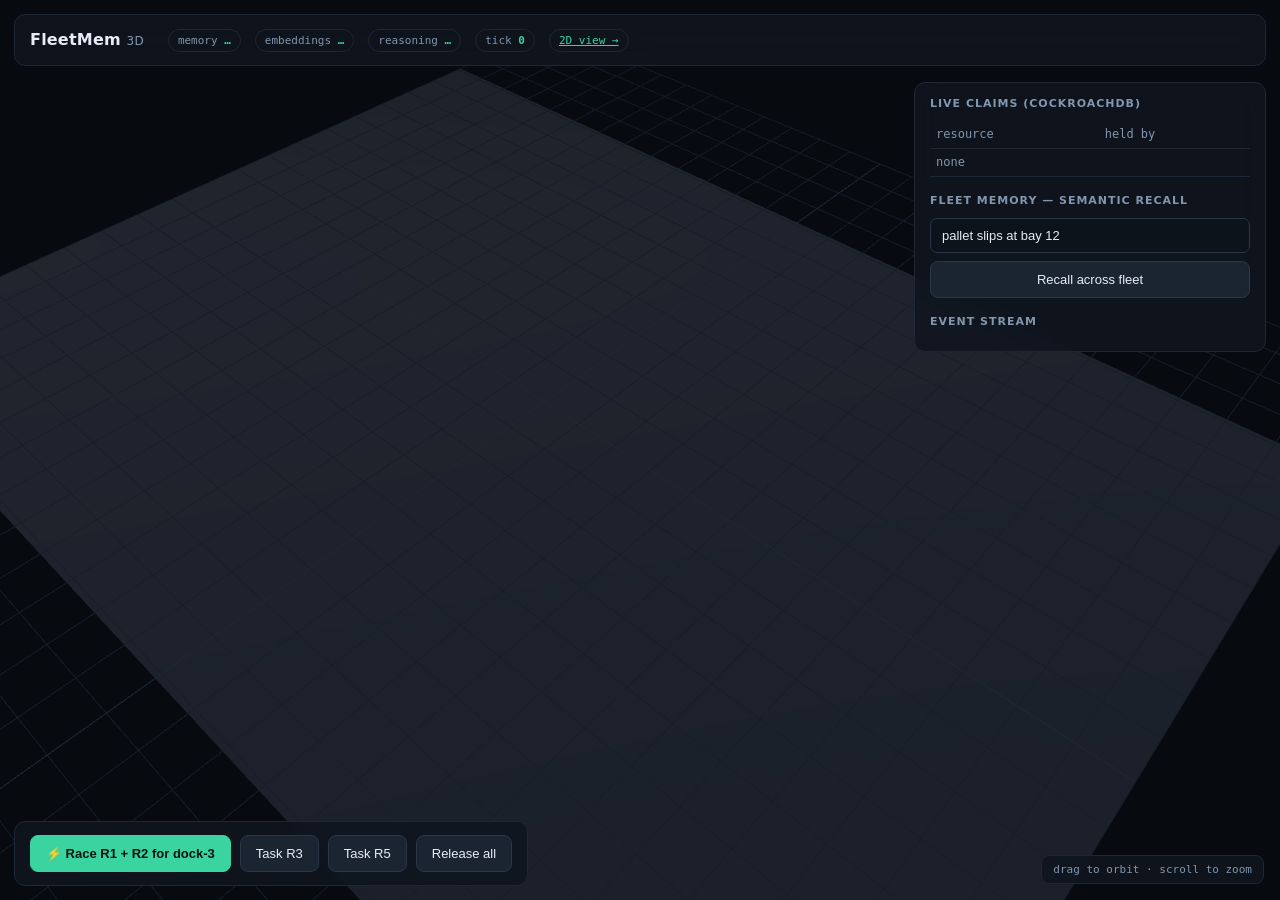
==== web/index3d.html @ 69c0df20 "FleetMem: agentic memory for autonomous robot fleets on CockroachDB + AWS A warehouse robot fleet sh" ====
<!doctype html>
<html lang="en">
<head>
<meta charset="utf-8"/>
<meta name="viewport" content="width=device-width,initial-scale=1"/>
<title>FleetMem 3D — agentic memory for robot fleets</title>
<style>
  :root{
    --bg:#070a0f; --panel:rgba(16,22,31,.86); --line:#1e2735; --ink:#e6edf6; --dim:#8296ad;
    --accent:#39d4a0; --warn:#ffb454; --bad:#ff6b6b; --claim:#5aa9ff;
    --mono:ui-monospace,SFMono-Regular,Menlo,Consolas,monospace;
  }
  *{box-sizing:border-box}
  html,body{margin:0;height:100%;overflow:hidden;background:var(--bg);color:var(--ink);
       font:14px/1.5 ui-sans-serif,system-ui,-apple-system,Segoe UI,Roboto,sans-serif}
  #scene{position:fixed;inset:0}
  .hud{position:fixed;background:var(--panel);border:1px solid var(--line);
       border-radius:11px;padding:13px 15px;backdrop-filter:blur(14px)}
  #top{top:14px;left:14px;right:14px;display:flex;gap:14px;align-items:center;flex-wrap:wrap}
  #top h1{font-size:16px;margin:0 10px 0 0;letter-spacing:.2px}
  .tag{font:11px/1 var(--mono);color:var(--dim);border:1px solid var(--line);
       padding:5px 9px;border-radius:20px;white-space:nowrap}
  .tag b{color:var(--accent);font-weight:600}
  #side{top:82px;right:14px;width:352px;max-height:calc(100vh - 170px);overflow:auto}
  #side h2{font-size:11px;text-transform:uppercase;letter-spacing:.09em;color:var(--dim);
           margin:16px 0 8px}
  #side h2:first-child{margin-top:0}
  table{width:100%;border-collapse:collapse;font:12px/1.45 var(--mono)}
  td,th{padding:5px 6px;border-bottom:1px solid var(--line);text-align:left}
  th{color:var(--dim);font-weight:500}
  #bottom{bottom:14px;left:14px;display:flex;gap:9px;flex-wrap:wrap;align-items:center}
  button{background:#1b2431;color:var(--ink);border:1px solid #2b3648;padding:10px 15px;
         border-radius:8px;cursor:pointer;font-size:13px;font-weight:500}
  button:hover{background:#222e3e}
  button.primary{background:var(--accent);color:#04150f;border-color:var(--accent);font-weight:700}
  #log{font:11.5px/1.65 var(--mono);max-height:150px;overflow:auto}
  #log div{padding:2px 0;border-bottom:1px solid #141b26}
  .k-race{color:var(--warn);font-weight:700}.k-claim{color:var(--claim)}
  .k-recall{color:var(--accent)}.k-blocked{color:var(--bad)}.k-arrive{color:var(--dim)}
  .hit{border-bottom:1px solid var(--line);padding:7px 0;font-size:12.5px}
  .hit .d{color:var(--accent);font:11px var(--mono)}
  .hit .m{color:var(--dim);font-size:11px}
  input{background:#0d131b;border:1px solid #2b3648;color:var(--ink);padding:9px 11px;
        border-radius:7px;width:100%;font-size:13px;margin-bottom:8px}
  .hintbar{position:fixed;bottom:16px;right:16px;color:var(--dim);font:11px var(--mono);
           background:var(--panel);border:1px solid var(--line);padding:7px 11px;border-radius:8px}
  a{color:var(--accent)}
</style>
</head>
<body>
<canvas id="scene"></canvas>

<div class="hud" id="top">
  <h1>FleetMem <span style="color:var(--dim);font-weight:400;font-size:12px">3D</span></h1>
  <span class="tag">memory <b id="t-db">…</b></span>
  <span class="tag">embeddings <b id="t-emb">…</b></span>
  <span class="tag">reasoning <b id="t-llm">…</b></span>
  <span class="tag">tick <b id="t-tick">0</b></span>
  <span class="tag"><a href="/2d">2D view →</a></span>
</div>

<div class="hud" id="side">
  <h2>Live claims (CockroachDB)</h2>
  <table><thead><tr><th>resource</th><th>held by</th></tr></thead>
  <tbody id="claims"><tr><td colspan="2" style="color:var(--dim)">none</td></tr></tbody></table>

  <h2>Fleet memory — semantic recall</h2>
  <input id="q" value="pallet slips at bay 12" onkeydown="if(event.key==='Enter')recall()"/>
  <button onclick="recall()" style="width:100%">Recall across fleet</button>
  <div id="hits" style="margin-top:9px"></div>

  <h2>Event stream</h2>
  <div id="log"></div>
</div>

<div class="hud" id="bottom">
  <button class="primary" onclick="race()">⚡ Race R1 + R2 for dock-3</button>
  <button onclick="task('R3')">Task R3</button>
  <button onclick="task('R5')">Task R5</button>
  <button onclick="reset()">Release all</button>
</div>
<div class="hintbar">drag to orbit · scroll to zoom</div>

<script type="module">
import * as THREE from './vendor/three.module.js';

const W = 100, H = 60;                      // simulation units
const canvas = document.getElementById('scene');
const renderer = new THREE.WebGLRenderer({canvas, antialias:true});
renderer.setPixelRatio(Math.min(devicePixelRatio, 2));
renderer.shadowMap.enabled = true;
renderer.shadowMap.type = THREE.PCFSoftShadowMap;

const scene = new THREE.Scene();
scene.background = new THREE.Color(0x070a0f);
scene.fog = new THREE.Fog(0x070a0f, 120, 300);

const camera = new THREE.PerspectiveCamera(46, 1, 0.1, 1000);

// --- hand-rolled orbit (avoids shipping another dependency) -----------------
let camTheta = -2.30, camPhi = 0.78, camDist = 108;
// shifted left so the right-hand HUD panel does not cover the warehouse floor
const target = new THREE.Vector3(-14, 2, 0);
function placeCamera(){
  camera.position.set(
    target.x + camDist * Math.sin(camPhi) * Math.cos(camTheta),
    target.y + camDist * Math.cos(camPhi),
    target.z + camDist * Math.sin(camPhi) * Math.sin(camTheta));
  camera.lookAt(target);
}
let dragging=false, lastX=0, lastY=0;
canvas.addEventListener('pointerdown', e=>{dragging=true;lastX=e.clientX;lastY=e.clientY;});
addEventListener('pointerup', ()=>dragging=false);
addEventListener('pointermove', e=>{
  if(!dragging) return;
  camTheta += (e.clientX-lastX)*0.006;
  camPhi = Math.max(0.18, Math.min(1.45, camPhi + (e.clientY-lastY)*0.005));
  lastX=e.clientX; lastY=e.clientY; placeCamera();
});
canvas.addEventListener('wheel', e=>{
  e.preventDefault();
  camDist = Math.max(55, Math.min(260, camDist + e.deltaY*0.09)); placeCamera();
}, {passive:false});

// --- lighting ---------------------------------------------------------------
scene.add(new THREE.AmbientLight(0x7e97b4, 0.85));
const key = new THREE.DirectionalLight(0xffffff, 1.75);
key.position.set(60, 95, 40); key.castShadow = true;
key.shadow.mapSize.set(2048,2048);
const d = 90;
Object.assign(key.shadow.camera, {left:-d, right:d, top:d, bottom:-d, near:1, far:260});
scene.add(key);
scene.add(new THREE.HemisphereLight(0x6d93cc, 0x121a24, 0.75));
const rim = new THREE.DirectionalLight(0x5aa9ff, 0.55);
rim.position.set(-70, 40, -55); scene.add(rim);

// --- floor ------------------------------------------------------------------
const floor = new THREE.Mesh(
  new THREE.PlaneGeometry(W+34, H+34),
  new THREE.MeshStandardMaterial({color:0x151d28, roughness:.92, metalness:.08}));
floor.rotation.x = -Math.PI/2; floor.receiveShadow = true;
scene.add(floor);
const grid = new THREE.GridHelper(Math.max(W,H)+34, 26, 0x1d2836, 0x151d28);
grid.position.y = 0.02; scene.add(grid);

// world coords: sim (x,y) -> three (x, 0, z), centred
const wx = x => x - W/2, wz = y => y - H/2;

// --- text labels as sprites -------------------------------------------------
function labelSprite(text, color='#e6edf6', size=52){
  const c = document.createElement('canvas'); c.width=512; c.height=128;
  const g = c.getContext('2d');
  g.font = `700 ${size}px ui-monospace,monospace`;
  g.textAlign='center'; g.textBaseline='middle';
  g.fillStyle=color; g.fillText(text, 256, 64);
  const tex = new THREE.CanvasTexture(c); tex.anisotropy = 4;
  const spr = new THREE.Sprite(new THREE.SpriteMaterial({map:tex, transparent:true, depthTest:false}));
  spr.scale.set(17, 4.3, 1);
  return spr;
}

// --- docks ------------------------------------------------------------------
const dockMeshes = {}, dockBeams = {}, dockLabels = {};
function buildDock(id, x, y){
  const group = new THREE.Group();
  const body = new THREE.Mesh(
    new THREE.BoxGeometry(14, 3.6, 10),
    new THREE.MeshStandardMaterial({color:0x1b2534, roughness:.6, metalness:.35}));
  body.position.y = 1.6; body.castShadow = true; body.receiveShadow = true;
  group.add(body);
  const ring = new THREE.Mesh(
    new THREE.TorusGeometry(7.4, .28, 8, 48),
    new THREE.MeshBasicMaterial({color:0x2b3648}));
  ring.rotation.x = -Math.PI/2; ring.position.y = .12; group.add(ring);
  // vertical claim beam — lit only while a robot holds the resource
  const beam = new THREE.Mesh(
    new THREE.CylinderGeometry(1.15, 1.15, 34, 16, 1, true),
    new THREE.MeshBasicMaterial({color:0x5aa9ff, transparent:true, opacity:0, side:THREE.DoubleSide}));
  beam.position.y = 17; group.add(beam);
  const lbl = labelSprite(id, '#8296ad', 44); lbl.position.set(0, 7.5, 0); group.add(lbl);
  group.position.set(wx(x), 0, wz(y));
  scene.add(group);
  dockMeshes[id]=body; dockBeams[id]=beam; dockLabels[id]=lbl;
}

// --- robots -----------------------------------------------------------------
const robotGroups = {}, robotTrails = {};
const COLORS = {idle:0x8296ad, moving:0x39d4a0, arrived:0x39d4a0,
                blocked:0xff6b6b, rerouting:0xffb454};
function buildRobot(id){
  const g = new THREE.Group();
  const base = new THREE.Mesh(
    new THREE.CylinderGeometry(3.4, 3.7, 2.0, 22),
    new THREE.MeshStandardMaterial({color:0x2a3546, roughness:.55, metalness:.5}));
  base.position.y = .85; base.castShadow = true; g.add(base);
  const shell = new THREE.Mesh(
    new THREE.BoxGeometry(5.2, 3.0, 5.2),
    new THREE.MeshStandardMaterial({color:0x39d4a0, roughness:.3, metalness:.3,
                                    emissive:0x39d4a0, emissiveIntensity:.35}));
  shell.position.y = 3.4; shell.castShadow = true; g.add(shell);
  const beacon = new THREE.Mesh(
    new THREE.SphereGeometry(.72, 14, 14),
    new THREE.MeshBasicMaterial({color:0x39d4a0}));
  beacon.position.y = 5.5; g.add(beacon);
  const lbl = labelSprite(id, '#ffffff', 50); lbl.position.set(0, 7.4, 0);
  lbl.scale.set(11,2.8,1); g.add(lbl);
  scene.add(g);
  robotGroups[id] = {g, shell, beacon};
  const trailGeo = new THREE.BufferGeometry();
  trailGeo.setAttribute('position', new THREE.BufferAttribute(new Float32Array(20*3), 3));
  const trail = new THREE.Line(trailGeo,
    new THREE.LineBasicMaterial({color:0x39d4a0, transparent:true, opacity:.4}));
  scene.add(trail); robotTrails[id] = trail;
}

// --- state ------------------------------------------------------------------
let S = null, built = false;
function applyState(s){
  S = s;
  if(!built){
    s.docks.forEach(d => buildDock(d.id, d.x, d.y));
    s.robots.forEach(r => buildRobot(r.id));
    built = true; placeCamera();
  }
  for(const d of s.docks){
    const held = !!d.holder;
    dockMeshes[d.id].material.color.setHex(held ? 0x2f5a86 : 0x1f2a3a);
    dockBeams[d.id].material.opacity = held ? 0.34 : 0.0;
    dockBeams[d.id].material.color.setHex(held ? 0x5aa9ff : 0x5aa9ff);
    dockLabels[d.id].material.map.image && null;
  }
  for(const r of s.robots){
    const rg = robotGroups[r.id]; if(!rg) continue;
    const tx = wx(r.x), tz = wz(r.y);
    rg.g.position.lerp(new THREE.Vector3(tx, 0, tz), 0.35);
    const col = COLORS[r.status] ?? 0x8296ad;
    rg.shell.material.color.setHex(col);
    rg.shell.material.emissive.setHex(col);
    rg.beacon.material.color.setHex(col);
    // trail
    const pts = (r.trail||[]).slice(-20);
    const arr = robotTrails[r.id].geometry.attributes.position.array;
    for(let i=0;i<20;i++){
      const p = pts[i] ?? pts[pts.length-1] ?? [r.x, r.y];
      arr[i*3]=wx(p[0]); arr[i*3+1]=1.2; arr[i*3+2]=wz(p[1]);
    }
    robotTrails[r.id].geometry.attributes.position.needsUpdate = true;
  }
  document.getElementById('t-tick').textContent = s.tick;
  renderClaims(); renderLog();
}

function renderClaims(){
  const rows = Object.entries(S.claims||{});
  document.getElementById('claims').innerHTML = rows.length
    ? rows.map(([r,who])=>`<tr><td>${r}</td><td style="color:var(--claim)">${who}</td></tr>`).join('')
    : '<tr><td colspan="2" style="color:var(--dim)">none</td></tr>';
}
function renderLog(){
  document.getElementById('log').innerHTML = (S.log||[]).slice().reverse()
    .map(l=>`<div class="k-${l.kind}">[${String(l.t).padStart(4,'0')}] ${l.text}</div>`).join('');
}

// --- render loop ------------------------------------------------------------
function resize(){
  const w = innerWidth, h = innerHeight;
  renderer.setSize(w, h, false);
  camera.aspect = w/h; camera.updateProjectionMatrix();
}
addEventListener('resize', resize); resize(); placeCamera();

let t = 0;
function animate(){
  requestAnimationFrame(animate);
  t += 0.016;
  // gentle pulse on live claim beams
  for(const id in dockBeams){
    const b = dockBeams[id];
    if(b.material.opacity > 0.01)
      b.material.opacity = 0.22 + 0.13*Math.sin(t*3.1);
  }
  for(const id in robotGroups) robotGroups[id].g.rotation.y = Math.sin(t*0.6)*0.09;
  renderer.render(scene, camera);
}
animate();

// --- data -------------------------------------------------------------------
const ws = new WebSocket((location.protocol==='https:'?'wss://':'ws://')+location.host+'/ws');
ws.onmessage = e => applyState(JSON.parse(e.data));

window.race = async () => { await fetch('/api/race',{method:'POST',
  headers:{'content-type':'application/json'},
  body:JSON.stringify({resource:'dock-3',robots:['R1','R2']})}); };
window.task = async id => { await fetch('/api/task',{method:'POST',
  headers:{'content-type':'application/json'},
  body:JSON.stringify({robot_id:id,task:'deliver pallet'})}); };
window.reset = async () => { await fetch('/api/reset',{method:'POST'}); };
window.recall = async () => {
  const q = document.getElementById('q').value;
  const r = await (await fetch('/api/recall?q='+encodeURIComponent(q))).json();
  document.getElementById('hits').innerHTML = r.hits.length ? r.hits.map(h=>
    `<div class="hit"><div class="d">distance ${h.distance} · ${h.robot_id}</div>
     <div>${h.lesson}</div><div class="m">${h.location||'—'} · ${h.provider}</div></div>`).join('')
    : '<div style="color:var(--dim)">no memories</div>';
};

(async function boot(){
  const h = await (await fetch('/healthz')).json();
  document.getElementById('t-db').textContent  = h.config?.target ?? '?';
  document.getElementById('t-emb').textContent = h.embeddings_provider ?? '?';
  document.getElementById('t-llm').textContent = h.reasoning_provider ?? '?';
  recall();
})();
</script>
</body>
</html>
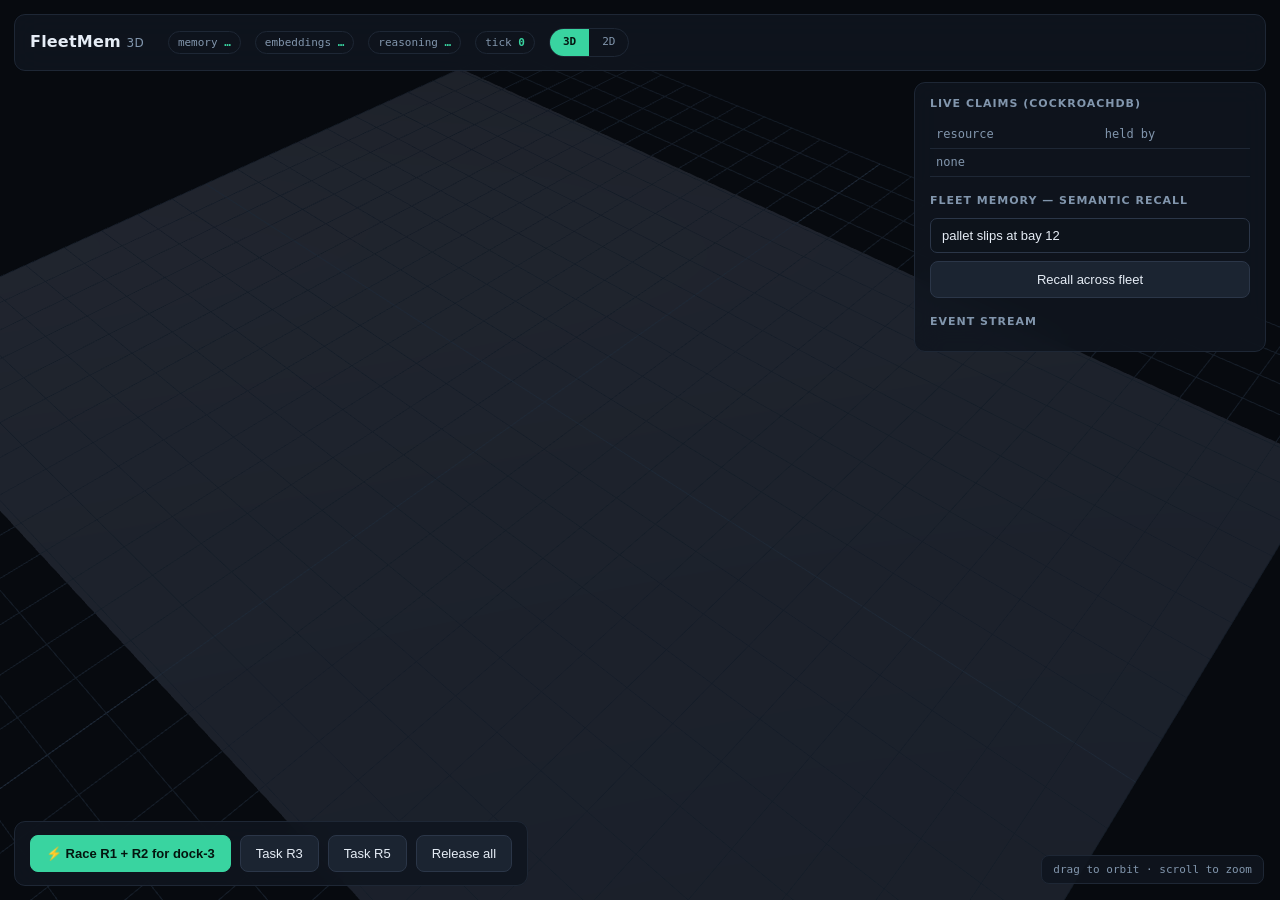
==== commit 6759515d: "3D view, S3 artifact store, and two silent-failure fixes 3D warehouse visualisation (vendored three." ====
--- a/web/index3d.html
+++ b/web/index3d.html
@@ -45,6 +45,17 @@
   .hintbar{position:fixed;bottom:16px;right:16px;color:var(--dim);font:11px var(--mono);
            background:var(--panel);border:1px solid var(--line);padding:7px 11px;border-radius:8px}
   a{color:var(--accent)}
+  #toast{position:fixed;left:50%;transform:translateX(-50%);bottom:88px;z-index:99;
+         background:#3a1620;border:1px solid #ff6b6b;color:#ffd9d9;padding:11px 16px;
+         border-radius:9px;font:12.5px/1.5 var(--mono);max-width:min(680px,88vw);
+         display:none;box-shadow:0 8px 28px rgba(0,0,0,.5)}
+  #toast.ok{background:#0f2b22;border-color:var(--accent);color:#c9f5e6}
+  .viewtoggle{display:inline-flex;border:1px solid var(--line);border-radius:20px;
+              overflow:hidden}
+  .viewtoggle a{padding:5px 13px;font:11px/1.5 var(--mono);color:var(--dim);
+                text-decoration:none}
+  .viewtoggle a.on{background:var(--accent);color:#04150f;font-weight:700}
+
 </style>
 </head>
 <body>
@@ -56,7 +67,7 @@
   <span class="tag">embeddings <b id="t-emb">…</b></span>
   <span class="tag">reasoning <b id="t-llm">…</b></span>
   <span class="tag">tick <b id="t-tick">0</b></span>
-  <span class="tag"><a href="/2d">2D view →</a></span>
+  <span class="viewtoggle"><a href="/" class="on">3D</a><a href="/2d">2D</a></span>
 </div>
 
 <div class="hud" id="side">
@@ -79,10 +90,34 @@
   <button onclick="task('R5')">Task R5</button>
   <button onclick="reset()">Release all</button>
 </div>
+<div id="toast"></div>
 <div class="hintbar">drag to orbit · scroll to zoom</div>
 
 <script type="module">
 import * as THREE from './vendor/three.module.js';
+
+function toast(msg, ok){
+  const el = document.getElementById('toast');
+  el.textContent = msg; el.className = ok ? 'ok' : '';
+  el.style.display = 'block';
+  clearTimeout(el._t); el._t = setTimeout(()=> el.style.display='none', ok ? 3200 : 8000);
+}
+async function call(url, opts, label){
+  try{
+    const r = await fetch(url, opts);
+    const body = await r.json().catch(()=>({}));
+    if(!r.ok){
+      const d = body.detail;
+      toast(`${label} failed (HTTP ${r.status}): ` +
+            (typeof d === 'object' ? (d.message||'') + ' ' + (d.errors||[]).join('; ')
+                                   : (d || 'unknown error')), false);
+      return null;
+    }
+    if(body.errors && body.errors.length) toast(`${label}: ${body.errors.join('; ')}`, false);
+    return body;
+  }catch(e){ toast(`${label} failed: ${e.message}`, false); return null; }
+}
+
 
 const W = 100, H = 60;                      // simulation units
 const canvas = document.getElementById('scene');
@@ -288,16 +323,23 @@
 const ws = new WebSocket((location.protocol==='https:'?'wss://':'ws://')+location.host+'/ws');
 ws.onmessage = e => applyState(JSON.parse(e.data));
 
-window.race = async () => { await fetch('/api/race',{method:'POST',
-  headers:{'content-type':'application/json'},
-  body:JSON.stringify({resource:'dock-3',robots:['R1','R2']})}); };
-window.task = async id => { await fetch('/api/task',{method:'POST',
-  headers:{'content-type':'application/json'},
-  body:JSON.stringify({robot_id:id,task:'deliver pallet'})}); };
-window.reset = async () => { await fetch('/api/reset',{method:'POST'}); };
+const J = b => ({method:'POST', headers:{'content-type':'application/json'},
+                 body: JSON.stringify(b)});
+window.race = async () => {
+  const r = await call('/api/race', J({resource:'dock-3',robots:['R1','R2']}), 'Race');
+  if(r){ const w=(r.results||[]).find(x=>x.granted), l=(r.results||[]).find(x=>!x.granted);
+         toast(`${w?w.robot:'?'} won dock-3 · ${l?l.robot:'?'} denied (23505) and re-routed`, true); }
+};
+window.task = async id => {
+  const r = await call('/api/task', J({robot_id:id, task:'deliver pallet'}), `Task ${id}`);
+  if(r) toast(`${id} -> ${r.granted || 'blocked (all candidates held)'}`, true);
+};
+window.reset = async () => { if(await call('/api/reset', {method:'POST'}, 'Reset'))
+                               toast('all claims released', true); };
 window.recall = async () => {
   const q = document.getElementById('q').value;
-  const r = await (await fetch('/api/recall?q='+encodeURIComponent(q))).json();
+  const r = await call('/api/recall?q='+encodeURIComponent(q), undefined, 'Recall');
+  if(!r) return;
   document.getElementById('hits').innerHTML = r.hits.length ? r.hits.map(h=>
     `<div class="hit"><div class="d">distance ${h.distance} · ${h.robot_id}</div>
      <div>${h.lesson}</div><div class="m">${h.location||'—'} · ${h.provider}</div></div>`).join('')
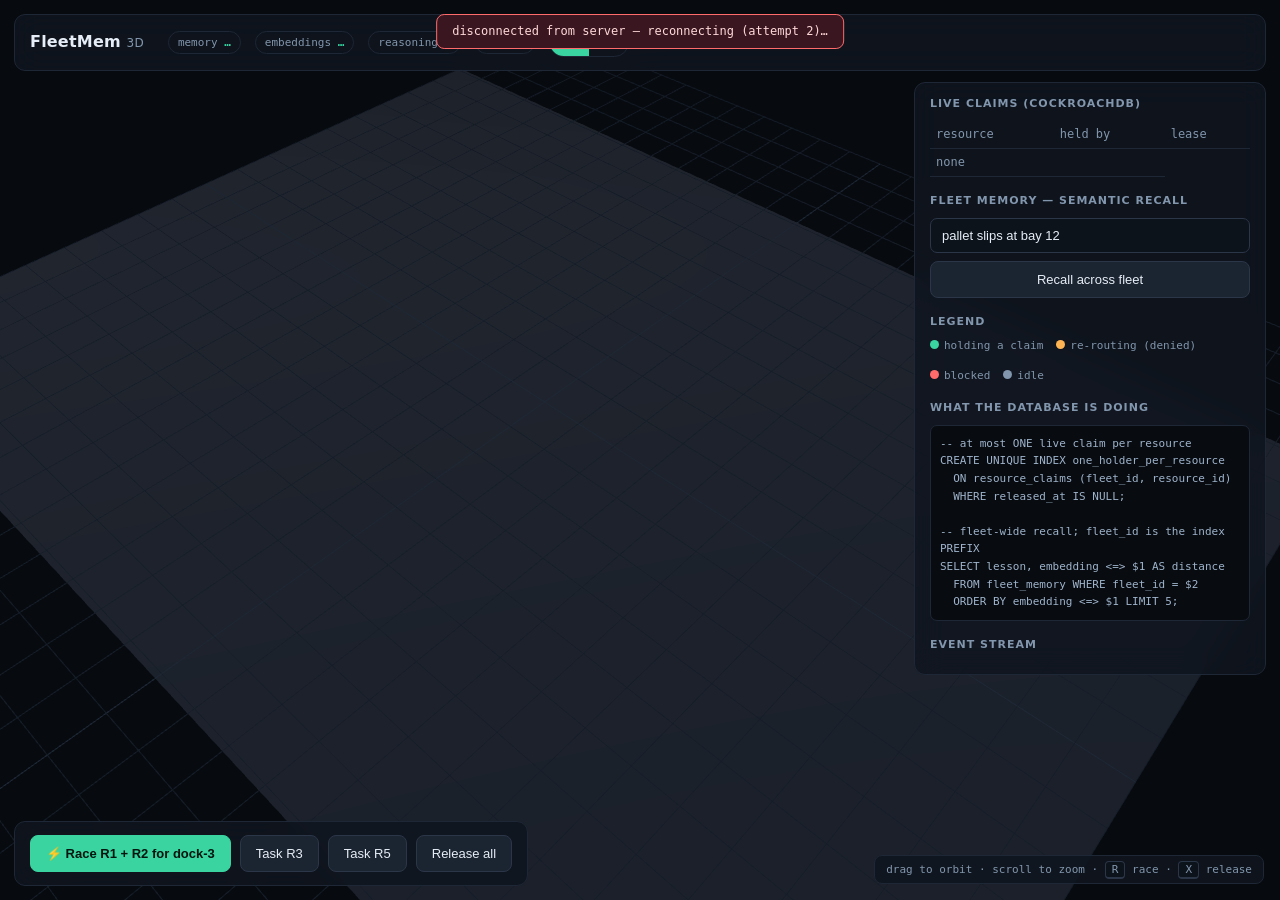
==== commit 5552a474: "Provider-agnostic Bedrock reasoning via the Converse API, plus UX fixes Switched the reasoner from A" ====
--- a/web/index3d.html
+++ b/web/index3d.html
@@ -45,6 +45,19 @@
   .hintbar{position:fixed;bottom:16px;right:16px;color:var(--dim);font:11px var(--mono);
            background:var(--panel);border:1px solid var(--line);padding:7px 11px;border-radius:8px}
   a{color:var(--accent)}
+  #conn{position:fixed;top:14px;left:50%;transform:translateX(-50%);z-index:98;
+        background:#3a1620;border:1px solid #ff6b6b;color:#ffd9d9;padding:8px 15px;
+        border-radius:8px;font:12px/1.4 var(--mono);display:none}
+  .legend{display:flex;gap:13px;flex-wrap:wrap;font:11px/1.5 var(--mono);color:var(--dim)}
+  .legend i{display:inline-block;width:9px;height:9px;border-radius:50%;margin-right:5px}
+  .sql3d{font:11px/1.6 var(--mono);background:#080b10;border:1px solid var(--line);border-radius:7px;padding:9px;color:#9fb4cc;white-space:pre-wrap;overflow-x:auto}
+  .ttl{color:var(--dim);font-size:11px}
+  .ttl.low{color:var(--warn)}
+  kbd{background:#0d131b;border:1px solid #2b3648;border-bottom-width:2px;border-radius:4px;
+      padding:1px 6px;font:11px var(--mono);color:var(--dim)}
+  .empty{color:var(--dim);font-size:12px;line-height:1.6}
+  .empty button{margin-top:7px;padding:6px 11px;font-size:12px}
+
   #toast{position:fixed;left:50%;transform:translateX(-50%);bottom:88px;z-index:99;
          background:#3a1620;border:1px solid #ff6b6b;color:#ffd9d9;padding:11px 16px;
          border-radius:9px;font:12.5px/1.5 var(--mono);max-width:min(680px,88vw);
@@ -72,13 +85,32 @@
 
 <div class="hud" id="side">
   <h2>Live claims (CockroachDB)</h2>
-  <table><thead><tr><th>resource</th><th>held by</th></tr></thead>
+  <table><thead><tr><th>resource</th><th>held by</th><th>lease</th></tr></thead>
   <tbody id="claims"><tr><td colspan="2" style="color:var(--dim)">none</td></tr></tbody></table>
 
   <h2>Fleet memory — semantic recall</h2>
   <input id="q" value="pallet slips at bay 12" onkeydown="if(event.key==='Enter')recall()"/>
   <button onclick="recall()" style="width:100%">Recall across fleet</button>
   <div id="hits" style="margin-top:9px"></div>
+
+  <h2>Legend</h2>
+  <div class="legend">
+    <span><i style="background:#39d4a0"></i>holding a claim</span>
+    <span><i style="background:#ffb454"></i>re-routing (denied)</span>
+    <span><i style="background:#ff6b6b"></i>blocked</span>
+    <span><i style="background:#8296ad"></i>idle</span>
+  </div>
+
+  <h2>What the database is doing</h2>
+  <div class="sql3d">-- at most ONE live claim per resource
+CREATE UNIQUE INDEX one_holder_per_resource
+  ON resource_claims (fleet_id, resource_id)
+  WHERE released_at IS NULL;
+
+-- fleet-wide recall; fleet_id is the index PREFIX
+SELECT lesson, embedding &lt;=&gt; $1 AS distance
+  FROM fleet_memory WHERE fleet_id = $2
+  ORDER BY embedding &lt;=&gt; $1 LIMIT 5;</div>
 
   <h2>Event stream</h2>
   <div id="log"></div>
@@ -90,8 +122,9 @@
   <button onclick="task('R5')">Task R5</button>
   <button onclick="reset()">Release all</button>
 </div>
+<div id="conn"></div>
 <div id="toast"></div>
-<div class="hintbar">drag to orbit · scroll to zoom</div>
+<div class="hintbar">drag to orbit · scroll to zoom · <kbd>R</kbd> race · <kbd>X</kbd> release</div>
 
 <script type="module">
 import * as THREE from './vendor/three.module.js';
@@ -286,10 +319,17 @@
 }
 
 function renderClaims(){
+  const ttls = S.claim_ttl || {};
   const rows = Object.entries(S.claims||{});
   document.getElementById('claims').innerHTML = rows.length
-    ? rows.map(([r,who])=>`<tr><td>${r}</td><td style="color:var(--claim)">${who}</td></tr>`).join('')
-    : '<tr><td colspan="2" style="color:var(--dim)">none</td></tr>';
+    ? rows.map(([r,who])=>{
+        const t = ttls[r];
+        const low = t !== undefined && t < 10;
+        return `<tr><td>${r}</td><td style="color:var(--claim)">${who}</td>` +
+               `<td class="ttl${low?' low':''}">${t!==undefined?`lease ${t}s`:''}</td></tr>`;
+      }).join('')
+    : '<tr><td colspan="3" style="color:var(--dim)">no live claims — press ' +
+      '<kbd>R</kbd> to race two robots for dock-3</td></tr>';
 }
 function renderLog(){
   document.getElementById('log').innerHTML = (S.log||[]).slice().reverse()
@@ -320,8 +360,39 @@
 animate();
 
 // --- data -------------------------------------------------------------------
-const ws = new WebSocket((location.protocol==='https:'?'wss://':'ws://')+location.host+'/ws');
-ws.onmessage = e => applyState(JSON.parse(e.data));
+
+// A silently dead socket looks exactly like an idle fleet. Show it, and reconnect.
+let ws, wsRetry = 0;
+function showConn(msg){
+  const el = document.getElementById('conn');
+  if(!el) return;
+  if(msg){ el.textContent = msg; el.style.display = 'block'; }
+  else el.style.display = 'none';
+}
+function connect(){
+  ws = new WebSocket((location.protocol==='https:'?'wss://':'ws://')+location.host+'/ws');
+  ws.onopen = () => { wsRetry = 0; showConn(null); };
+  ws.onmessage = e => { showConn(null); onState(JSON.parse(e.data)); };
+  ws.onclose = () => {
+    wsRetry++;
+    showConn(`disconnected from server — reconnecting (attempt ${wsRetry})…`);
+    setTimeout(connect, Math.min(1000 * wsRetry, 6000));
+  };
+  ws.onerror = () => ws.close();
+}
+function fmtTTL(iso){
+  if(!iso) return '';
+  const s = Math.round((new Date(iso) - Date.now())/1000);
+  return s > 0 ? `${s}s` : 'expired';
+}
+
+const onState = applyState;
+connect();
+addEventListener('keydown', e => {
+  if(e.target.tagName === 'INPUT') return;
+  if(e.key === 'r' || e.key === 'R') window.race();
+  if(e.key === 'x' || e.key === 'X') window.reset();
+});
 
 const J = b => ({method:'POST', headers:{'content-type':'application/json'},
                  body: JSON.stringify(b)});
@@ -343,7 +414,13 @@
   document.getElementById('hits').innerHTML = r.hits.length ? r.hits.map(h=>
     `<div class="hit"><div class="d">distance ${h.distance} · ${h.robot_id}</div>
      <div>${h.lesson}</div><div class="m">${h.location||'—'} · ${h.provider}</div></div>`).join('')
-    : '<div style="color:var(--dim)">no memories</div>';
+    : '<div class="empty">No lessons stored yet. The fleet\'s memory may have been reset.' +
+      '<br><button onclick="reseed()">Restore baseline lessons</button></div>';
+};
+
+window.reseed = async () => {
+  const r = await call('/api/reseed', {method:'POST'}, 'Reseed');
+  if(r){ toast(`fleet memory restored — ${r.lessons} lessons`, true); recall(); }
 };
 
 (async function boot(){
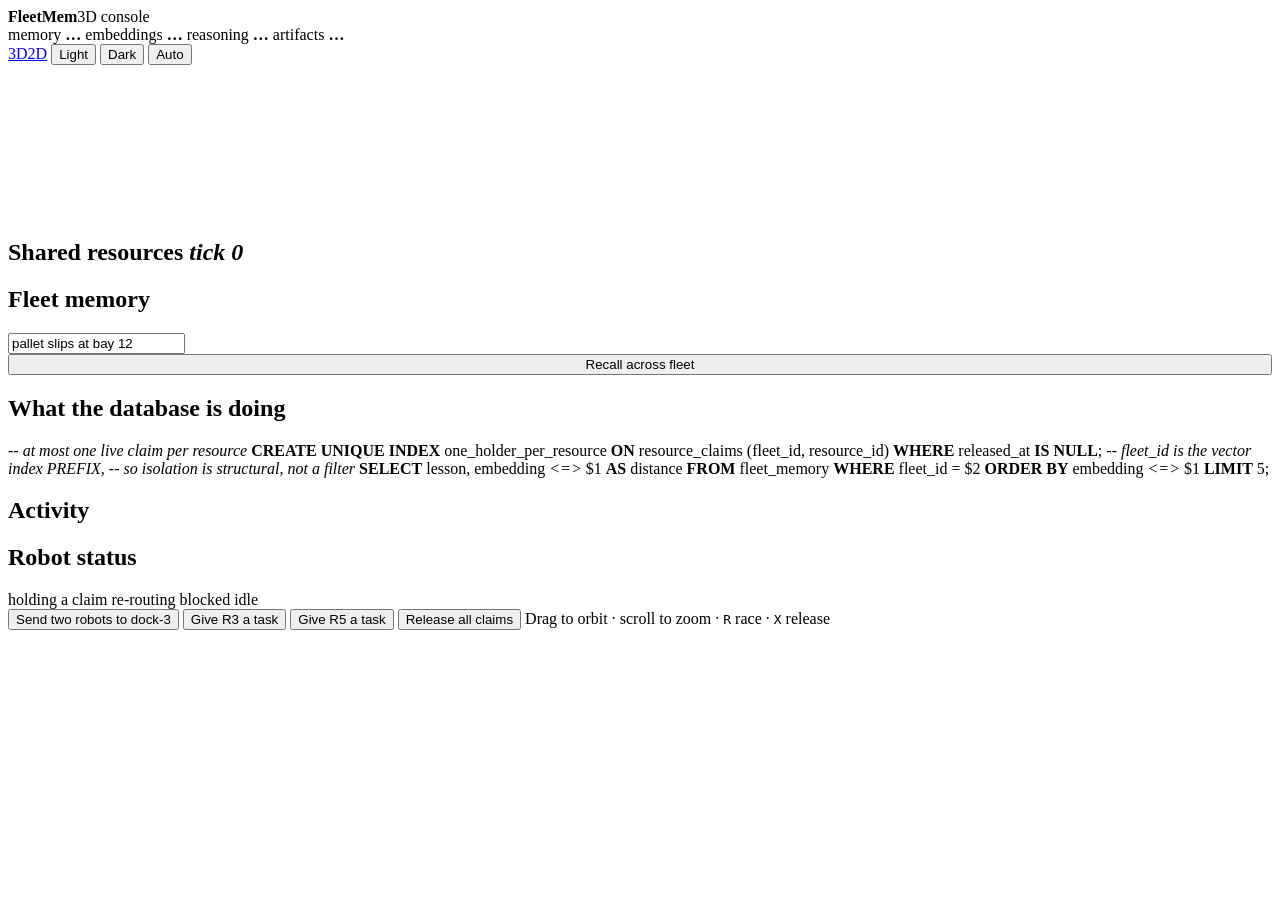
==== commit f6f2761c: "Redesign the console: shared shell, light mode, industrial signal palette The two views had drifted " ====
--- a/web/index3d.html
+++ b/web/index3d.html
@@ -3,156 +3,97 @@
 <head>
 <meta charset="utf-8"/>
 <meta name="viewport" content="width=device-width,initial-scale=1"/>
-<title>FleetMem 3D — agentic memory for robot fleets</title>
-<style>
-  :root{
-    --bg:#070a0f; --panel:rgba(16,22,31,.86); --line:#1e2735; --ink:#e6edf6; --dim:#8296ad;
-    --accent:#39d4a0; --warn:#ffb454; --bad:#ff6b6b; --claim:#5aa9ff;
-    --mono:ui-monospace,SFMono-Regular,Menlo,Consolas,monospace;
-  }
-  *{box-sizing:border-box}
-  html,body{margin:0;height:100%;overflow:hidden;background:var(--bg);color:var(--ink);
-       font:14px/1.5 ui-sans-serif,system-ui,-apple-system,Segoe UI,Roboto,sans-serif}
-  #scene{position:fixed;inset:0}
-  .hud{position:fixed;background:var(--panel);border:1px solid var(--line);
-       border-radius:11px;padding:13px 15px;backdrop-filter:blur(14px)}
-  #top{top:14px;left:14px;right:14px;display:flex;gap:14px;align-items:center;flex-wrap:wrap}
-  #top h1{font-size:16px;margin:0 10px 0 0;letter-spacing:.2px}
-  .tag{font:11px/1 var(--mono);color:var(--dim);border:1px solid var(--line);
-       padding:5px 9px;border-radius:20px;white-space:nowrap}
-  .tag b{color:var(--accent);font-weight:600}
-  #side{top:82px;right:14px;width:352px;max-height:calc(100vh - 170px);overflow:auto}
-  #side h2{font-size:11px;text-transform:uppercase;letter-spacing:.09em;color:var(--dim);
-           margin:16px 0 8px}
-  #side h2:first-child{margin-top:0}
-  table{width:100%;border-collapse:collapse;font:12px/1.45 var(--mono)}
-  td,th{padding:5px 6px;border-bottom:1px solid var(--line);text-align:left}
-  th{color:var(--dim);font-weight:500}
-  #bottom{bottom:14px;left:14px;display:flex;gap:9px;flex-wrap:wrap;align-items:center}
-  button{background:#1b2431;color:var(--ink);border:1px solid #2b3648;padding:10px 15px;
-         border-radius:8px;cursor:pointer;font-size:13px;font-weight:500}
-  button:hover{background:#222e3e}
-  button.primary{background:var(--accent);color:#04150f;border-color:var(--accent);font-weight:700}
-  #log{font:11.5px/1.65 var(--mono);max-height:150px;overflow:auto}
-  #log div{padding:2px 0;border-bottom:1px solid #141b26}
-  .k-race{color:var(--warn);font-weight:700}.k-claim{color:var(--claim)}
-  .k-recall{color:var(--accent)}.k-blocked{color:var(--bad)}.k-arrive{color:var(--dim)}
-  .hit{border-bottom:1px solid var(--line);padding:7px 0;font-size:12.5px}
-  .hit .d{color:var(--accent);font:11px var(--mono)}
-  .hit .m{color:var(--dim);font-size:11px}
-  input{background:#0d131b;border:1px solid #2b3648;color:var(--ink);padding:9px 11px;
-        border-radius:7px;width:100%;font-size:13px;margin-bottom:8px}
-  .hintbar{position:fixed;bottom:16px;right:16px;color:var(--dim);font:11px var(--mono);
-           background:var(--panel);border:1px solid var(--line);padding:7px 11px;border-radius:8px}
-  a{color:var(--accent)}
-  #conn{position:fixed;top:14px;left:50%;transform:translateX(-50%);z-index:98;
-        background:#3a1620;border:1px solid #ff6b6b;color:#ffd9d9;padding:8px 15px;
-        border-radius:8px;font:12px/1.4 var(--mono);display:none}
-  .legend{display:flex;gap:13px;flex-wrap:wrap;font:11px/1.5 var(--mono);color:var(--dim)}
-  .legend i{display:inline-block;width:9px;height:9px;border-radius:50%;margin-right:5px}
-  .sql3d{font:11px/1.6 var(--mono);background:#080b10;border:1px solid var(--line);border-radius:7px;padding:9px;color:#9fb4cc;white-space:pre-wrap;overflow-x:auto}
-  .ttl{color:var(--dim);font-size:11px}
-  .ttl.low{color:var(--warn)}
-  kbd{background:#0d131b;border:1px solid #2b3648;border-bottom-width:2px;border-radius:4px;
-      padding:1px 6px;font:11px var(--mono);color:var(--dim)}
-  .empty{color:var(--dim);font-size:12px;line-height:1.6}
-  .empty button{margin-top:7px;padding:6px 11px;font-size:12px}
-
-  #toast{position:fixed;left:50%;transform:translateX(-50%);bottom:88px;z-index:99;
-         background:#3a1620;border:1px solid #ff6b6b;color:#ffd9d9;padding:11px 16px;
-         border-radius:9px;font:12.5px/1.5 var(--mono);max-width:min(680px,88vw);
-         display:none;box-shadow:0 8px 28px rgba(0,0,0,.5)}
-  #toast.ok{background:#0f2b22;border-color:var(--accent);color:#c9f5e6}
-  .viewtoggle{display:inline-flex;border:1px solid var(--line);border-radius:20px;
-              overflow:hidden}
-  .viewtoggle a{padding:5px 13px;font:11px/1.5 var(--mono);color:var(--dim);
-                text-decoration:none}
-  .viewtoggle a.on{background:var(--accent);color:#04150f;font-weight:700}
-
-</style>
+<title>FleetMem — fleet memory, in three dimensions</title>
+<link rel="stylesheet" href="/app.css"/>
+
 </head>
 <body>
-<canvas id="scene"></canvas>
-
-<div class="hud" id="top">
-  <h1>FleetMem <span style="color:var(--dim);font-weight:400;font-size:12px">3D</span></h1>
-  <span class="tag">memory <b id="t-db">…</b></span>
-  <span class="tag">embeddings <b id="t-emb">…</b></span>
-  <span class="tag">reasoning <b id="t-llm">…</b></span>
-  <span class="tag">tick <b id="t-tick">0</b></span>
-  <span class="viewtoggle"><a href="/" class="on">3D</a><a href="/2d">2D</a></span>
-</div>
-
-<div class="hud" id="side">
-  <h2>Live claims (CockroachDB)</h2>
-  <table><thead><tr><th>resource</th><th>held by</th><th>lease</th></tr></thead>
-  <tbody id="claims"><tr><td colspan="2" style="color:var(--dim)">none</td></tr></tbody></table>
-
-  <h2>Fleet memory — semantic recall</h2>
-  <input id="q" value="pallet slips at bay 12" onkeydown="if(event.key==='Enter')recall()"/>
-  <button onclick="recall()" style="width:100%">Recall across fleet</button>
-  <div id="hits" style="margin-top:9px"></div>
-
-  <h2>Legend</h2>
-  <div class="legend">
-    <span><i style="background:#39d4a0"></i>holding a claim</span>
-    <span><i style="background:#ffb454"></i>re-routing (denied)</span>
-    <span><i style="background:#ff6b6b"></i>blocked</span>
-    <span><i style="background:#8296ad"></i>idle</span>
+
+<header class="masthead">
+  <div class="wordmark"><b>FleetMem</b><span>3D console</span></div>
+  <div class="lamps">
+    <span class="lamp" id="lamp-db"><i></i>memory <b>…</b></span>
+    <span class="lamp" id="lamp-emb"><i></i>embeddings <b>…</b></span>
+    <span class="lamp" id="lamp-rea"><i></i>reasoning <b>…</b></span>
+    <span class="lamp" id="lamp-s3"><i></i>artifacts <b>…</b></span>
   </div>
-
-  <h2>What the database is doing</h2>
-  <div class="sql3d">-- at most ONE live claim per resource
-CREATE UNIQUE INDEX one_holder_per_resource
-  ON resource_claims (fleet_id, resource_id)
-  WHERE released_at IS NULL;
-
--- fleet-wide recall; fleet_id is the index PREFIX
-SELECT lesson, embedding &lt;=&gt; $1 AS distance
-  FROM fleet_memory WHERE fleet_id = $2
-  ORDER BY embedding &lt;=&gt; $1 LIMIT 5;</div>
-
-  <h2>Event stream</h2>
-  <div id="log"></div>
-</div>
-
-<div class="hud" id="bottom">
-  <button class="primary" onclick="race()">⚡ Race R1 + R2 for dock-3</button>
-  <button onclick="task('R3')">Task R3</button>
-  <button onclick="task('R5')">Task R5</button>
-  <button onclick="reset()">Release all</button>
-</div>
-<div id="conn"></div>
-<div id="toast"></div>
-<div class="hintbar">drag to orbit · scroll to zoom · <kbd>R</kbd> race · <kbd>X</kbd> release</div>
-
+  <div class="controls-right">
+    <span class="seg">
+      <a href="/" class="on">3D</a><a href="/2d" >2D</a>
+    </span>
+    <span class="seg">
+      <button data-theme-btn="light" title="Light">Light</button>
+      <button data-theme-btn="dark" title="Dark">Dark</button>
+      <button data-theme-btn="auto" title="Match system">Auto</button>
+    </span>
+  </div>
+</header>
+
+<main class="stage">
+  <div class="viewport"><canvas id="scene"></canvas></div>
+
+  <aside class="sidebar">
+    <div class="sect">
+      <h2>Shared resources <em id="tick">tick 0</em></h2>
+      <div class="annunciator" id="annunciator"></div>
+    </div>
+
+    <div class="sect">
+      <h2>Fleet memory</h2>
+      <input class="field" id="q" value="pallet slips at bay 12"
+             aria-label="Search the fleet's memory"/>
+      <button class="btn" style="width:100%" onclick="FleetMem.recall()">Recall across fleet</button>
+      <div id="hits" style="margin-top:6px"></div>
+    </div>
+
+    <div class="sect">
+      <h2>What the database is doing</h2>
+      <div class="code"><i>-- at most one live claim per resource</i>
+<b>CREATE UNIQUE INDEX</b> one_holder_per_resource
+  <b>ON</b> resource_claims (fleet_id, resource_id)
+  <b>WHERE</b> released_at <b>IS NULL</b>;
+
+<i>-- fleet_id is the vector index PREFIX,</i>
+<i>-- so isolation is structural, not a filter</i>
+<b>SELECT</b> lesson, embedding <em>&lt;=&gt;</em> $1 <b>AS</b> distance
+  <b>FROM</b> fleet_memory <b>WHERE</b> fleet_id = $2
+  <b>ORDER BY</b> embedding <em>&lt;=&gt;</em> $1 <b>LIMIT</b> 5;</div>
+    </div>
+
+    <div class="sect">
+      <h2>Activity</h2>
+      <div class="feed" id="feed"></div>
+    </div>
+
+    <div class="sect">
+      <h2>Robot status</h2>
+      <div class="legend">
+        <span><i style="background:var(--advisory)"></i>holding a claim</span>
+        <span><i style="background:var(--caution)"></i>re-routing</span>
+        <span><i style="background:var(--alarm)"></i>blocked</span>
+        <span><i style="background:var(--faint)"></i>idle</span>
+      </div>
+    </div>
+  </aside>
+</main>
+
+<footer class="dock">
+  <button class="btn primary" onclick="FleetMem.race()">Send two robots to dock-3</button>
+  <button class="btn" onclick="FleetMem.task('R3')">Give R3 a task</button>
+  <button class="btn" onclick="FleetMem.task('R5')">Give R5 a task</button>
+  <button class="btn" onclick="FleetMem.release()">Release all claims</button>
+  <span class="hint">Drag to orbit · scroll to zoom · <kbd>R</kbd> race · <kbd>X</kbd> release</span>
+</footer>
+
+<div id="conn" role="status"></div>
+<div id="toast" role="status"></div>
 <script type="module">
-import * as THREE from './vendor/three.module.js';
-
-function toast(msg, ok){
-  const el = document.getElementById('toast');
-  el.textContent = msg; el.className = ok ? 'ok' : '';
-  el.style.display = 'block';
-  clearTimeout(el._t); el._t = setTimeout(()=> el.style.display='none', ok ? 3200 : 8000);
-}
-async function call(url, opts, label){
-  try{
-    const r = await fetch(url, opts);
-    const body = await r.json().catch(()=>({}));
-    if(!r.ok){
-      const d = body.detail;
-      toast(`${label} failed (HTTP ${r.status}): ` +
-            (typeof d === 'object' ? (d.message||'') + ' ' + (d.errors||[]).join('; ')
-                                   : (d || 'unknown error')), false);
-      return null;
-    }
-    if(body.errors && body.errors.length) toast(`${label}: ${body.errors.join('; ')}`, false);
-    return body;
-  }catch(e){ toast(`${label} failed: ${e.message}`, false); return null; }
-}
-
-
-const W = 100, H = 60;                      // simulation units
+import * as THREE from '/vendor/three.module.js';
+import * as UI from '/app.js';
+
+UI.bindShell();
+
+const W = 100, H = 60;
 const canvas = document.getElementById('scene');
 const renderer = new THREE.WebGLRenderer({canvas, antialias:true});
 renderer.setPixelRatio(Math.min(devicePixelRatio, 2));
@@ -160,276 +101,192 @@
 renderer.shadowMap.type = THREE.PCFSoftShadowMap;
 
 const scene = new THREE.Scene();
-scene.background = new THREE.Color(0x070a0f);
-scene.fog = new THREE.Fog(0x070a0f, 120, 300);
-
-const camera = new THREE.PerspectiveCamera(46, 1, 0.1, 1000);
-
-// --- hand-rolled orbit (avoids shipping another dependency) -----------------
-let camTheta = -2.30, camPhi = 0.78, camDist = 108;
-// shifted left so the right-hand HUD panel does not cover the warehouse floor
-const target = new THREE.Vector3(-14, 2, 0);
+const camera = new THREE.PerspectiveCamera(46, 1, .1, 1000);
+
+/* Theme drives the scene too, so light mode is a real mode and not just chrome. */
+let COL = {};
+function readTheme(){
+  const dark = UI.isDark();
+  COL = {
+    bg:       dark ? 0x0f151c : 0xeef1f5,
+    floor:    dark ? 0x141b23 : 0xe7ecf2,
+    grid:     dark ? 0x1f2a36 : 0xd7dee7,
+    slot:     dark ? 0x1d2733 : 0xffffff,
+    slotHeld: dark ? 0x14324f : 0xd8e7fb,
+    advisory: dark ? 0x4d9fff : 0x1d6fe0,
+    caution:  dark ? 0xf5a524 : 0xb26a00,
+    alarm:    dark ? 0xf4483f : 0xc62f26,
+    idle:     dark ? 0x66768a : 0x93a1b2,
+    label:    dark ? '#e3eaf3' : '#111820',
+    sub:      dark ? '#8d9cae' : '#5c6b7d',
+  };
+  scene.background = new THREE.Color(COL.bg);
+  scene.fog = new THREE.Fog(COL.bg, 130, 320);
+  if (floor) floor.material.color.setHex(COL.floor);
+  if (grid) { grid.material.color.setHex(COL.grid); grid.material.opacity = dark ? .45 : .3; }
+  ambient.intensity = dark ? .85 : 1.25;
+  key.intensity     = dark ? 1.75 : 1.5;
+}
+
+const ambient = new THREE.AmbientLight(0xffffff, 1);
+scene.add(ambient);
+const key = new THREE.DirectionalLight(0xffffff, 1.6);
+key.position.set(58, 96, 42); key.castShadow = true;
+key.shadow.mapSize.set(2048, 2048);
+const d = 92;
+Object.assign(key.shadow.camera, {left:-d, right:d, top:d, bottom:-d, near:1, far:270});
+scene.add(key);
+
+const floor = new THREE.Mesh(new THREE.PlaneGeometry(W+40, H+40),
+  new THREE.MeshStandardMaterial({color:0x141b23, roughness:.95, metalness:.02}));
+floor.rotation.x = -Math.PI/2; floor.receiveShadow = true; scene.add(floor);
+const grid = new THREE.GridHelper(Math.max(W,H)+40, 28, 0x1f2a36, 0x1f2a36);
+grid.material.transparent = true; grid.position.y = .02; scene.add(grid);
+
+let camTheta = -2.30, camPhi = .80, camDist = 112;
+const target = new THREE.Vector3(-6, 2, 0);
 function placeCamera(){
   camera.position.set(
-    target.x + camDist * Math.sin(camPhi) * Math.cos(camTheta),
-    target.y + camDist * Math.cos(camPhi),
-    target.z + camDist * Math.sin(camPhi) * Math.sin(camTheta));
+    target.x + camDist*Math.sin(camPhi)*Math.cos(camTheta),
+    target.y + camDist*Math.cos(camPhi),
+    target.z + camDist*Math.sin(camPhi)*Math.sin(camTheta));
   camera.lookAt(target);
 }
-let dragging=false, lastX=0, lastY=0;
-canvas.addEventListener('pointerdown', e=>{dragging=true;lastX=e.clientX;lastY=e.clientY;});
-addEventListener('pointerup', ()=>dragging=false);
-addEventListener('pointermove', e=>{
-  if(!dragging) return;
-  camTheta += (e.clientX-lastX)*0.006;
-  camPhi = Math.max(0.18, Math.min(1.45, camPhi + (e.clientY-lastY)*0.005));
-  lastX=e.clientX; lastY=e.clientY; placeCamera();
+let dragging=false,lx=0,ly=0;
+canvas.addEventListener('pointerdown',e=>{dragging=true;lx=e.clientX;ly=e.clientY;});
+addEventListener('pointerup',()=>dragging=false);
+addEventListener('pointermove',e=>{
+  if(!dragging)return;
+  camTheta += (e.clientX-lx)*.006;
+  camPhi = Math.max(.2, Math.min(1.45, camPhi + (e.clientY-ly)*.005));
+  lx=e.clientX; ly=e.clientY; placeCamera();
 });
-canvas.addEventListener('wheel', e=>{
-  e.preventDefault();
-  camDist = Math.max(55, Math.min(260, camDist + e.deltaY*0.09)); placeCamera();
-}, {passive:false});
-
-// --- lighting ---------------------------------------------------------------
-scene.add(new THREE.AmbientLight(0x7e97b4, 0.85));
-const key = new THREE.DirectionalLight(0xffffff, 1.75);
-key.position.set(60, 95, 40); key.castShadow = true;
-key.shadow.mapSize.set(2048,2048);
-const d = 90;
-Object.assign(key.shadow.camera, {left:-d, right:d, top:d, bottom:-d, near:1, far:260});
-scene.add(key);
-scene.add(new THREE.HemisphereLight(0x6d93cc, 0x121a24, 0.75));
-const rim = new THREE.DirectionalLight(0x5aa9ff, 0.55);
-rim.position.set(-70, 40, -55); scene.add(rim);
-
-// --- floor ------------------------------------------------------------------
-const floor = new THREE.Mesh(
-  new THREE.PlaneGeometry(W+34, H+34),
-  new THREE.MeshStandardMaterial({color:0x151d28, roughness:.92, metalness:.08}));
-floor.rotation.x = -Math.PI/2; floor.receiveShadow = true;
-scene.add(floor);
-const grid = new THREE.GridHelper(Math.max(W,H)+34, 26, 0x1d2836, 0x151d28);
-grid.position.y = 0.02; scene.add(grid);
-
-// world coords: sim (x,y) -> three (x, 0, z), centred
+canvas.addEventListener('wheel',e=>{e.preventDefault();
+  camDist=Math.max(58,Math.min(250,camDist+e.deltaY*.09)); placeCamera();},{passive:false});
+
 const wx = x => x - W/2, wz = y => y - H/2;
-
-// --- text labels as sprites -------------------------------------------------
-function labelSprite(text, color='#e6edf6', size=52){
-  const c = document.createElement('canvas'); c.width=512; c.height=128;
-  const g = c.getContext('2d');
-  g.font = `700 ${size}px ui-monospace,monospace`;
-  g.textAlign='center'; g.textBaseline='middle';
-  g.fillStyle=color; g.fillText(text, 256, 64);
-  const tex = new THREE.CanvasTexture(c); tex.anisotropy = 4;
-  const spr = new THREE.Sprite(new THREE.SpriteMaterial({map:tex, transparent:true, depthTest:false}));
-  spr.scale.set(17, 4.3, 1);
-  return spr;
-}
-
-// --- docks ------------------------------------------------------------------
-const dockMeshes = {}, dockBeams = {}, dockLabels = {};
-function buildDock(id, x, y){
-  const group = new THREE.Group();
-  const body = new THREE.Mesh(
-    new THREE.BoxGeometry(14, 3.6, 10),
-    new THREE.MeshStandardMaterial({color:0x1b2534, roughness:.6, metalness:.35}));
-  body.position.y = 1.6; body.castShadow = true; body.receiveShadow = true;
-  group.add(body);
-  const ring = new THREE.Mesh(
-    new THREE.TorusGeometry(7.4, .28, 8, 48),
-    new THREE.MeshBasicMaterial({color:0x2b3648}));
-  ring.rotation.x = -Math.PI/2; ring.position.y = .12; group.add(ring);
-  // vertical claim beam — lit only while a robot holds the resource
-  const beam = new THREE.Mesh(
-    new THREE.CylinderGeometry(1.15, 1.15, 34, 16, 1, true),
-    new THREE.MeshBasicMaterial({color:0x5aa9ff, transparent:true, opacity:0, side:THREE.DoubleSide}));
-  beam.position.y = 17; group.add(beam);
-  const lbl = labelSprite(id, '#8296ad', 44); lbl.position.set(0, 7.5, 0); group.add(lbl);
-  group.position.set(wx(x), 0, wz(y));
-  scene.add(group);
-  dockMeshes[id]=body; dockBeams[id]=beam; dockLabels[id]=lbl;
-}
-
-// --- robots -----------------------------------------------------------------
-const robotGroups = {}, robotTrails = {};
-const COLORS = {idle:0x8296ad, moving:0x39d4a0, arrived:0x39d4a0,
-                blocked:0xff6b6b, rerouting:0xffb454};
+function label(text, colour, px=46, w=15, h=3.8){
+  const c=document.createElement('canvas'); c.width=512; c.height=128;
+  const g=c.getContext('2d');
+  g.font=`600 ${px}px 'IBM Plex Mono',monospace`; g.textAlign='center'; g.textBaseline='middle';
+  g.fillStyle=colour; g.fillText(text,256,64);
+  const t=new THREE.CanvasTexture(c); t.anisotropy=4;
+  const s=new THREE.Sprite(new THREE.SpriteMaterial({map:t,transparent:true,depthTest:false}));
+  s.scale.set(w,h,1); s.userData={text,px,w,h}; return s;
+}
+function relabel(sprite, colour){
+  const {text,px}=sprite.userData;
+  const c=document.createElement('canvas'); c.width=512; c.height=128;
+  const g=c.getContext('2d');
+  g.font=`600 ${px}px 'IBM Plex Mono',monospace`; g.textAlign='center'; g.textBaseline='middle';
+  g.fillStyle=colour; g.fillText(text,256,64);
+  sprite.material.map.dispose();
+  sprite.material.map=new THREE.CanvasTexture(c); sprite.material.needsUpdate=true;
+}
+
+const slots={}, beams={}, slotLabels={}, robots={}, trails={};
+function buildSlot(id,x,y){
+  const g=new THREE.Group();
+  const body=new THREE.Mesh(new THREE.BoxGeometry(15,3.4,10.5),
+    new THREE.MeshStandardMaterial({color:0x1d2733,roughness:.62,metalness:.22}));
+  body.position.y=1.7; body.castShadow=true; body.receiveShadow=true; g.add(body);
+  const beam=new THREE.Mesh(new THREE.CylinderGeometry(1.25,1.25,36,16,1,true),
+    new THREE.MeshBasicMaterial({color:0x4d9fff,transparent:true,opacity:0,side:THREE.DoubleSide}));
+  beam.position.y=18; g.add(beam);
+  const lbl=label(id,'#8d9cae',42,15,3.8); lbl.position.set(0,7.4,0); g.add(lbl);
+  g.position.set(wx(x),0,wz(y)); scene.add(g);
+  slots[id]=body; beams[id]=beam; slotLabels[id]=lbl;
+}
 function buildRobot(id){
-  const g = new THREE.Group();
-  const base = new THREE.Mesh(
-    new THREE.CylinderGeometry(3.4, 3.7, 2.0, 22),
-    new THREE.MeshStandardMaterial({color:0x2a3546, roughness:.55, metalness:.5}));
-  base.position.y = .85; base.castShadow = true; g.add(base);
-  const shell = new THREE.Mesh(
-    new THREE.BoxGeometry(5.2, 3.0, 5.2),
-    new THREE.MeshStandardMaterial({color:0x39d4a0, roughness:.3, metalness:.3,
-                                    emissive:0x39d4a0, emissiveIntensity:.35}));
-  shell.position.y = 3.4; shell.castShadow = true; g.add(shell);
-  const beacon = new THREE.Mesh(
-    new THREE.SphereGeometry(.72, 14, 14),
-    new THREE.MeshBasicMaterial({color:0x39d4a0}));
-  beacon.position.y = 5.5; g.add(beacon);
-  const lbl = labelSprite(id, '#ffffff', 50); lbl.position.set(0, 7.4, 0);
-  lbl.scale.set(11,2.8,1); g.add(lbl);
+  const g=new THREE.Group();
+  const base=new THREE.Mesh(new THREE.CylinderGeometry(3.5,3.8,2,22),
+    new THREE.MeshStandardMaterial({color:0x2a3546,roughness:.5,metalness:.45}));
+  base.position.y=.9; base.castShadow=true; g.add(base);
+  const shell=new THREE.Mesh(new THREE.BoxGeometry(5.4,3.1,5.4),
+    new THREE.MeshStandardMaterial({color:0x66768a,roughness:.32,metalness:.25,
+                                    emissive:0x000000,emissiveIntensity:.4}));
+  shell.position.y=3.5; shell.castShadow=true; g.add(shell);
+  const lamp=new THREE.Mesh(new THREE.SphereGeometry(.8,14,14),
+    new THREE.MeshBasicMaterial({color:0x66768a}));
+  lamp.position.y=5.7; g.add(lamp);
+  const lbl=label(id,'#e3eaf3',48,10,2.6); lbl.position.set(0,8.6,0); g.add(lbl);
   scene.add(g);
-  robotGroups[id] = {g, shell, beacon};
-  const trailGeo = new THREE.BufferGeometry();
-  trailGeo.setAttribute('position', new THREE.BufferAttribute(new Float32Array(20*3), 3));
-  const trail = new THREE.Line(trailGeo,
-    new THREE.LineBasicMaterial({color:0x39d4a0, transparent:true, opacity:.4}));
-  scene.add(trail); robotTrails[id] = trail;
-}
-
-// --- state ------------------------------------------------------------------
-let S = null, built = false;
-function applyState(s){
-  S = s;
+  robots[id]={g,shell,lamp,lbl};
+  const geo=new THREE.BufferGeometry();
+  geo.setAttribute('position',new THREE.BufferAttribute(new Float32Array(20*3),3));
+  const line=new THREE.Line(geo,new THREE.LineBasicMaterial({color:0x4d9fff,transparent:true,opacity:.35}));
+  scene.add(line); trails[id]=line;
+}
+
+let built=false;
+function onState(s){
   if(!built){
-    s.docks.forEach(d => buildDock(d.id, d.x, d.y));
-    s.robots.forEach(r => buildRobot(r.id));
-    built = true; placeCamera();
-  }
+    s.docks.forEach(d=>buildSlot(d.id,d.x,d.y));
+    s.robots.forEach(r=>buildRobot(r.id));
+    built=true; readTheme(); placeCamera(); applyLabelColours();
+  }
+  document.getElementById('tick').textContent = 'tick ' + s.tick;
   for(const d of s.docks){
-    const held = !!d.holder;
-    dockMeshes[d.id].material.color.setHex(held ? 0x2f5a86 : 0x1f2a3a);
-    dockBeams[d.id].material.opacity = held ? 0.34 : 0.0;
-    dockBeams[d.id].material.color.setHex(held ? 0x5aa9ff : 0x5aa9ff);
-    dockLabels[d.id].material.map.image && null;
+    const held=!!d.holder;
+    slots[d.id].material.color.setHex(held?COL.slotHeld:COL.slot);
+    beams[d.id].material.color.setHex(COL.advisory);
+    beams[d.id].material.opacity = held?.32:0;
   }
   for(const r of s.robots){
-    const rg = robotGroups[r.id]; if(!rg) continue;
-    const tx = wx(r.x), tz = wz(r.y);
-    rg.g.position.lerp(new THREE.Vector3(tx, 0, tz), 0.35);
-    const col = COLORS[r.status] ?? 0x8296ad;
-    rg.shell.material.color.setHex(col);
-    rg.shell.material.emissive.setHex(col);
-    rg.beacon.material.color.setHex(col);
-    // trail
-    const pts = (r.trail||[]).slice(-20);
-    const arr = robotTrails[r.id].geometry.attributes.position.array;
+    const R=robots[r.id]; if(!R) continue;
+    R.g.position.lerp(new THREE.Vector3(wx(r.x),0,wz(r.y)),.35);
+    const col = r.status==='blocked'?COL.alarm
+              : r.status==='rerouting'?COL.caution
+              : r.holding?COL.advisory:COL.idle;
+    R.shell.material.color.setHex(col);
+    R.shell.material.emissive.setHex(UI.isDark()?col:0x000000);
+    R.lamp.material.color.setHex(col);
+    const pts=(r.trail||[]).slice(-20);
+    const arr=trails[r.id].geometry.attributes.position.array;
     for(let i=0;i<20;i++){
-      const p = pts[i] ?? pts[pts.length-1] ?? [r.x, r.y];
-      arr[i*3]=wx(p[0]); arr[i*3+1]=1.2; arr[i*3+2]=wz(p[1]);
+      const p=pts[i] ?? pts[pts.length-1] ?? [r.x,r.y];
+      arr[i*3]=wx(p[0]); arr[i*3+1]=1.3; arr[i*3+2]=wz(p[1]);
     }
-    robotTrails[r.id].geometry.attributes.position.needsUpdate = true;
-  }
-  document.getElementById('t-tick').textContent = s.tick;
-  renderClaims(); renderLog();
-}
-
-function renderClaims(){
-  const ttls = S.claim_ttl || {};
-  const rows = Object.entries(S.claims||{});
-  document.getElementById('claims').innerHTML = rows.length
-    ? rows.map(([r,who])=>{
-        const t = ttls[r];
-        const low = t !== undefined && t < 10;
-        return `<tr><td>${r}</td><td style="color:var(--claim)">${who}</td>` +
-               `<td class="ttl${low?' low':''}">${t!==undefined?`lease ${t}s`:''}</td></tr>`;
-      }).join('')
-    : '<tr><td colspan="3" style="color:var(--dim)">no live claims — press ' +
-      '<kbd>R</kbd> to race two robots for dock-3</td></tr>';
-}
-function renderLog(){
-  document.getElementById('log').innerHTML = (S.log||[]).slice().reverse()
-    .map(l=>`<div class="k-${l.kind}">[${String(l.t).padStart(4,'0')}] ${l.text}</div>`).join('');
-}
-
-// --- render loop ------------------------------------------------------------
+    trails[r.id].geometry.attributes.position.needsUpdate=true;
+    trails[r.id].material.color.setHex(COL.advisory);
+  }
+  UI.renderAnnunciator(s);
+  UI.renderFeed(s);
+}
+
+function applyLabelColours(){
+  for(const id in slotLabels) relabel(slotLabels[id], COL.sub);
+  for(const id in robots) relabel(robots[id].lbl, COL.label);
+}
+addEventListener('fleetmem:theme', ()=>{
+  readTheme();
+  applyLabelColours();
+  if(State_latest) onState(State_latest);
+});
+let State_latest=null;
+
 function resize(){
-  const w = innerWidth, h = innerHeight;
-  renderer.setSize(w, h, false);
-  camera.aspect = w/h; camera.updateProjectionMatrix();
-}
-addEventListener('resize', resize); resize(); placeCamera();
-
-let t = 0;
-function animate(){
+  const box=canvas.parentElement.getBoundingClientRect();
+  renderer.setSize(box.width, box.height, false);
+  camera.aspect=box.width/box.height; camera.updateProjectionMatrix();
+}
+addEventListener('resize',resize);
+readTheme(); resize(); placeCamera();
+
+let t=0;
+(function animate(){
   requestAnimationFrame(animate);
-  t += 0.016;
-  // gentle pulse on live claim beams
-  for(const id in dockBeams){
-    const b = dockBeams[id];
-    if(b.material.opacity > 0.01)
-      b.material.opacity = 0.22 + 0.13*Math.sin(t*3.1);
-  }
-  for(const id in robotGroups) robotGroups[id].g.rotation.y = Math.sin(t*0.6)*0.09;
-  renderer.render(scene, camera);
-}
-animate();
-
-// --- data -------------------------------------------------------------------
-
-// A silently dead socket looks exactly like an idle fleet. Show it, and reconnect.
-let ws, wsRetry = 0;
-function showConn(msg){
-  const el = document.getElementById('conn');
-  if(!el) return;
-  if(msg){ el.textContent = msg; el.style.display = 'block'; }
-  else el.style.display = 'none';
-}
-function connect(){
-  ws = new WebSocket((location.protocol==='https:'?'wss://':'ws://')+location.host+'/ws');
-  ws.onopen = () => { wsRetry = 0; showConn(null); };
-  ws.onmessage = e => { showConn(null); onState(JSON.parse(e.data)); };
-  ws.onclose = () => {
-    wsRetry++;
-    showConn(`disconnected from server — reconnecting (attempt ${wsRetry})…`);
-    setTimeout(connect, Math.min(1000 * wsRetry, 6000));
-  };
-  ws.onerror = () => ws.close();
-}
-function fmtTTL(iso){
-  if(!iso) return '';
-  const s = Math.round((new Date(iso) - Date.now())/1000);
-  return s > 0 ? `${s}s` : 'expired';
-}
-
-const onState = applyState;
-connect();
-addEventListener('keydown', e => {
-  if(e.target.tagName === 'INPUT') return;
-  if(e.key === 'r' || e.key === 'R') window.race();
-  if(e.key === 'x' || e.key === 'X') window.reset();
-});
-
-const J = b => ({method:'POST', headers:{'content-type':'application/json'},
-                 body: JSON.stringify(b)});
-window.race = async () => {
-  const r = await call('/api/race', J({resource:'dock-3',robots:['R1','R2']}), 'Race');
-  if(r){ const w=(r.results||[]).find(x=>x.granted), l=(r.results||[]).find(x=>!x.granted);
-         toast(`${w?w.robot:'?'} won dock-3 · ${l?l.robot:'?'} denied (23505) and re-routed`, true); }
-};
-window.task = async id => {
-  const r = await call('/api/task', J({robot_id:id, task:'deliver pallet'}), `Task ${id}`);
-  if(r) toast(`${id} -> ${r.granted || 'blocked (all candidates held)'}`, true);
-};
-window.reset = async () => { if(await call('/api/reset', {method:'POST'}, 'Reset'))
-                               toast('all claims released', true); };
-window.recall = async () => {
-  const q = document.getElementById('q').value;
-  const r = await call('/api/recall?q='+encodeURIComponent(q), undefined, 'Recall');
-  if(!r) return;
-  document.getElementById('hits').innerHTML = r.hits.length ? r.hits.map(h=>
-    `<div class="hit"><div class="d">distance ${h.distance} · ${h.robot_id}</div>
-     <div>${h.lesson}</div><div class="m">${h.location||'—'} · ${h.provider}</div></div>`).join('')
-    : '<div class="empty">No lessons stored yet. The fleet\'s memory may have been reset.' +
-      '<br><button onclick="reseed()">Restore baseline lessons</button></div>';
-};
-
-window.reseed = async () => {
-  const r = await call('/api/reseed', {method:'POST'}, 'Reseed');
-  if(r){ toast(`fleet memory restored — ${r.lessons} lessons`, true); recall(); }
-};
-
-(async function boot(){
-  const h = await (await fetch('/healthz')).json();
-  document.getElementById('t-db').textContent  = h.config?.target ?? '?';
-  document.getElementById('t-emb').textContent = h.embeddings_provider ?? '?';
-  document.getElementById('t-llm').textContent = h.reasoning_provider ?? '?';
-  recall();
+  t+=.016;
+  for(const id in beams){
+    const b=beams[id];
+    if(b.material.opacity>.01) b.material.opacity=.24+.12*Math.sin(t*3);
+  }
+  renderer.render(scene,camera);
 })();
+
+UI.connect(s=>{State_latest=s; onState(s);});
+UI.renderLamps(); setInterval(UI.renderLamps, 15000);
+UI.recall();
 </script>
 </body>
 </html>
